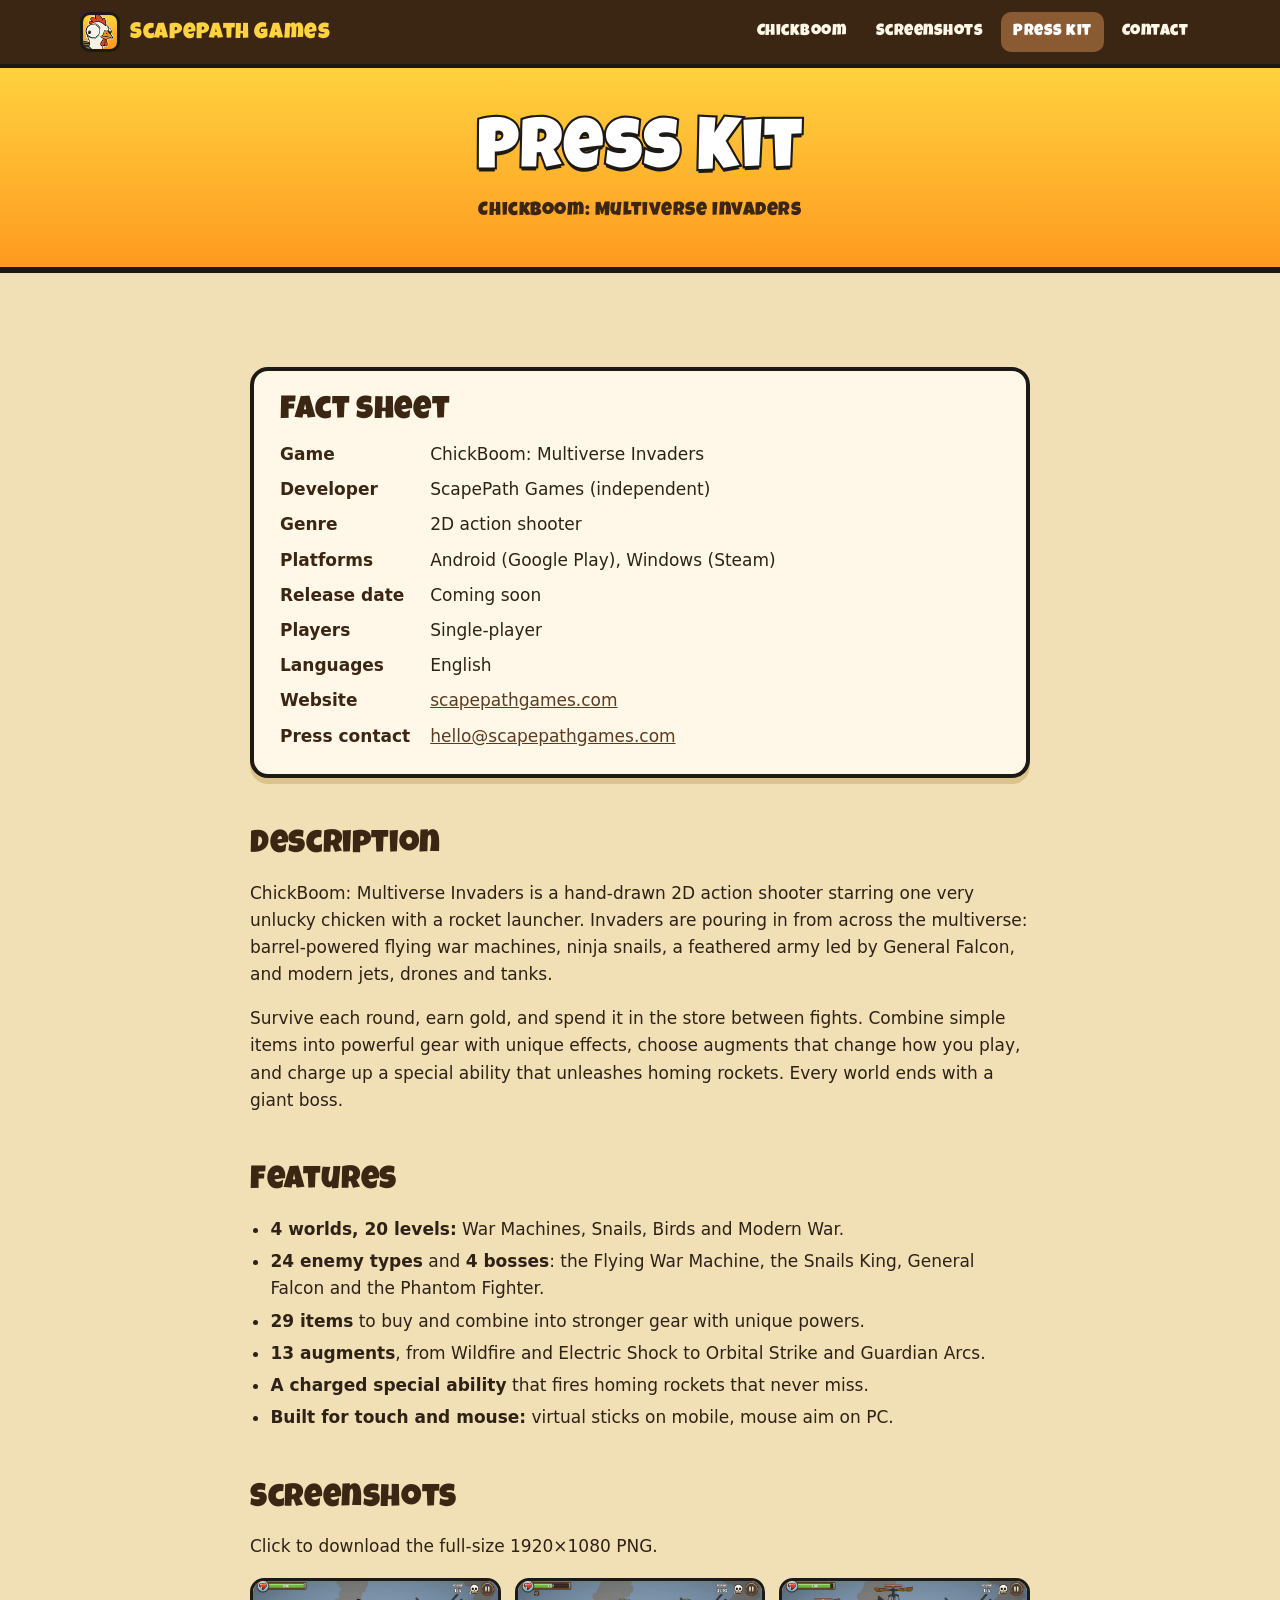
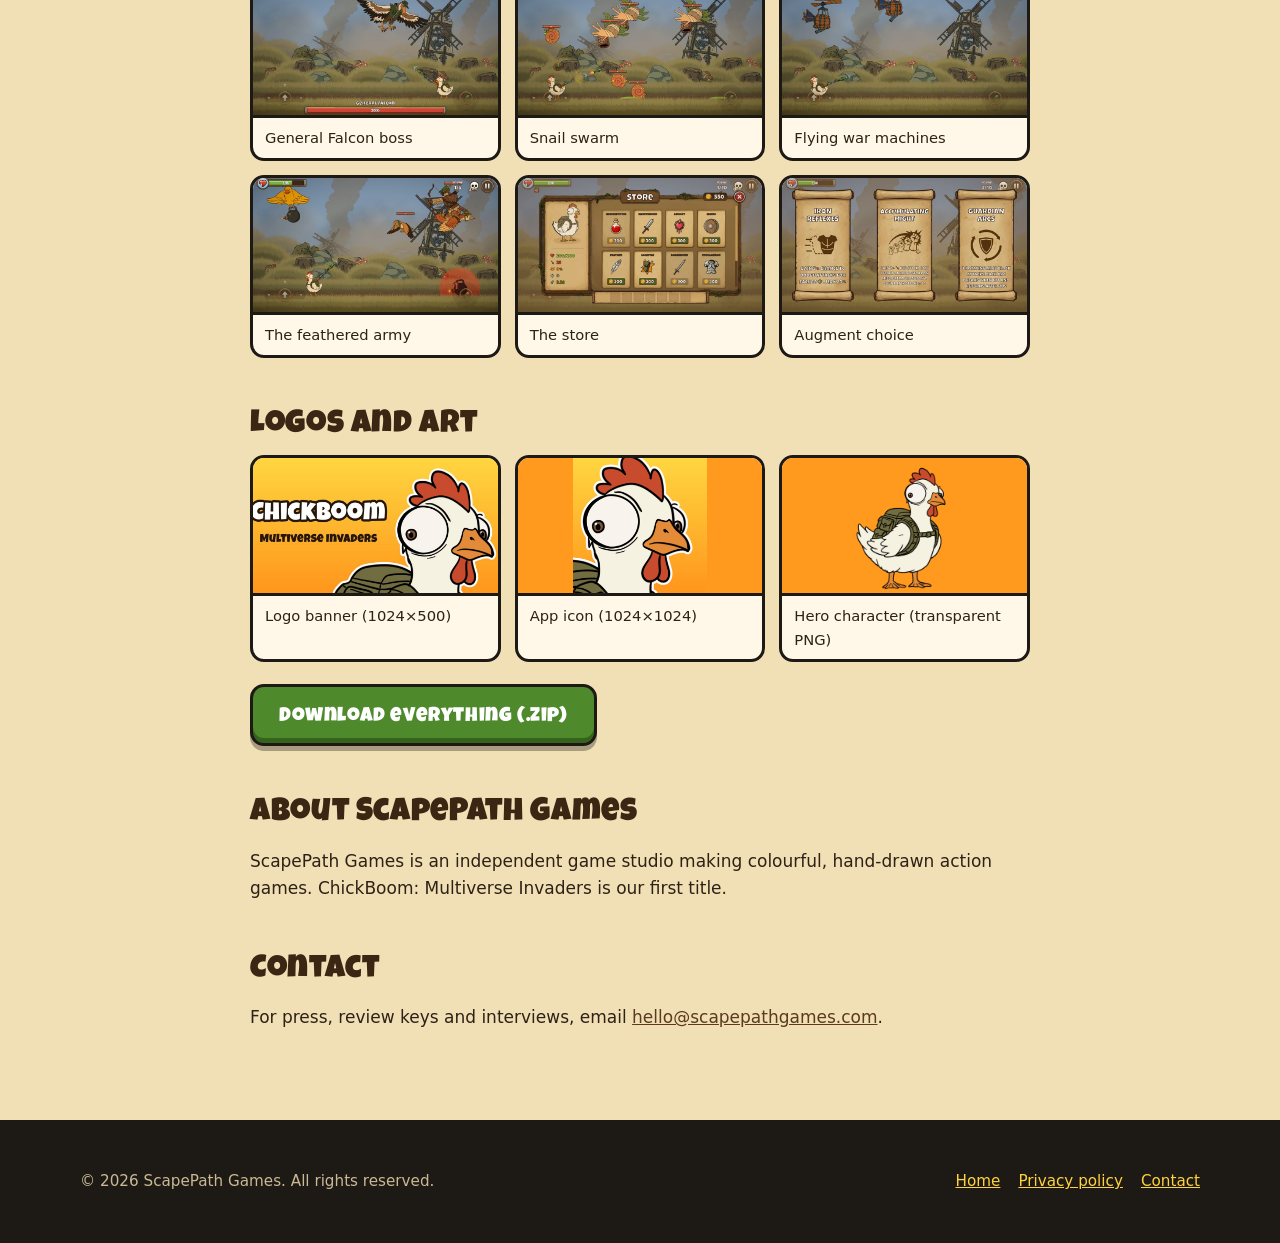
==== press.html @ 380e2c4b "ScapePath Games website: home, press kit, privacy policy Co-Authored-By: Claude Opus 5.5 <noreply@an" ====
<!doctype html>
<html lang="en">
<head>
  <meta charset="utf-8">
  <meta name="viewport" content="width=device-width, initial-scale=1">
  <title>Press Kit | ChickBoom by ScapePath Games</title>
  <meta name="description" content="Press kit for ChickBoom: Multiverse Invaders by ScapePath Games: fact sheet, description, features, screenshots, logos and contact.">
  <meta name="theme-color" content="#3b2513">
  <link rel="canonical" href="https://scapepathgames.com/press.html">
  <link rel="icon" type="image/png" href="images/favicon-64.png">
  <link rel="apple-touch-icon" href="images/apple-touch-icon.png">
  <link rel="stylesheet" href="css/style.css">
  <meta property="og:title" content="ChickBoom Press Kit">
  <meta property="og:image" content="https://scapepathgames.com/images/chickboom-banner.jpg">
</head>
<body>
  <a class="visually-hidden" href="#main">Skip to content</a>
  <header class="site-header">
    <div class="wrap">
      <a class="brand" href="./" aria-label="ScapePath Games home">
        <img src="images/favicon-64.png" alt="" width="40" height="40">
        <span>ScapePath Games</span>
      </a>
      <nav class="nav" aria-label="Main">
        <a href="./#chickboom">ChickBoom</a>
        <a href="./#screenshots">Screenshots</a>
        <a href="press.html" aria-current="page">Press kit</a>
        <a href="./#contact">Contact</a>
      </nav>
    </div>
  </header>

  <main id="main">
    <div class="page-hero">
      <div class="wrap">
        <h1 class="outlined">Press Kit</h1>
        <p>ChickBoom: Multiverse Invaders</p>
      </div>
    </div>

    <section>
      <div class="wrap prose">
        <div class="panel">
          <h2 style="margin-top:0">Fact sheet</h2>
          <dl class="facts">
            <dt>Game</dt><dd>ChickBoom: Multiverse Invaders</dd>
            <dt>Developer</dt><dd>ScapePath Games (independent)</dd>
            <dt>Genre</dt><dd>2D action shooter</dd>
            <dt>Platforms</dt><dd>Android (Google Play), Windows (Steam)</dd>
            <dt>Release date</dt><dd>Coming soon</dd>
            <dt>Players</dt><dd>Single-player</dd>
            <dt>Languages</dt><dd>English</dd>
            <dt>Website</dt><dd><a href="https://scapepathgames.com">scapepathgames.com</a></dd>
            <dt>Press contact</dt><dd><a href="mailto:hello@scapepathgames.com">hello@scapepathgames.com</a></dd>
          </dl>
        </div>

        <h2>Description</h2>
        <p>
          ChickBoom: Multiverse Invaders is a hand-drawn 2D action shooter starring one very unlucky chicken
          with a rocket launcher. Invaders are pouring in from across the multiverse: barrel-powered
          flying war machines, ninja snails, a feathered army led by General Falcon, and modern jets,
          drones and tanks.
        </p>
        <p>
          Survive each round, earn gold, and spend it in the store between fights. Combine simple items
          into powerful gear with unique effects, choose augments that change how you play, and charge
          up a special ability that unleashes homing rockets. Every world ends with a giant boss.
        </p>

        <h2>Features</h2>
        <ul>
          <li><strong>4 worlds, 20 levels:</strong> War Machines, Snails, Birds and Modern War.</li>
          <li><strong>24 enemy types</strong> and <strong>4 bosses</strong>: the Flying War Machine, the Snails King, General Falcon and the Phantom Fighter.</li>
          <li><strong>29 items</strong> to buy and combine into stronger gear with unique powers.</li>
          <li><strong>13 augments</strong>, from Wildfire and Electric Shock to Orbital Strike and Guardian Arcs.</li>
          <li><strong>A charged special ability</strong> that fires homing rockets that never miss.</li>
          <li><strong>Built for touch and mouse:</strong> virtual sticks on mobile, mouse aim on PC.</li>
        </ul>

        <h2>Screenshots</h2>
        <p>Click to download the full-size 1920&times;1080 PNG.</p>
        <div class="downloads">
          <a class="download" href="press/general-falcon-1920x1080.png" download><img src="images/screenshots/general-falcon-small.jpg" alt="General Falcon boss fight" loading="lazy"><span>General Falcon boss</span></a>
          <a class="download" href="press/snail-swarm-1920x1080.png" download><img src="images/screenshots/snail-swarm-small.jpg" alt="Snail swarm" loading="lazy"><span>Snail swarm</span></a>
          <a class="download" href="press/barrel-copters-1920x1080.png" download><img src="images/screenshots/barrel-copters-small.jpg" alt="Flying war machines" loading="lazy"><span>Flying war machines</span></a>
          <a class="download" href="press/archer-birds-1920x1080.png" download><img src="images/screenshots/archer-birds-small.jpg" alt="Archer birds" loading="lazy"><span>The feathered army</span></a>
          <a class="download" href="press/store-1920x1080.png" download><img src="images/screenshots/store-small.jpg" alt="The store" loading="lazy"><span>The store</span></a>
          <a class="download" href="press/augments-1920x1080.png" download><img src="images/screenshots/augments-small.jpg" alt="Augment choice" loading="lazy"><span>Augment choice</span></a>
        </div>

        <h2>Logos and art</h2>
        <div class="downloads">
          <a class="download" href="press/chickboom-banner-1024x500.png" download><img src="images/chickboom-banner.jpg" alt="ChickBoom logo banner" loading="lazy"><span>Logo banner (1024&times;500)</span></a>
          <a class="download" href="press/chickboom-icon-1024.png" download><img src="images/chickboom-icon.png" alt="ChickBoom app icon" loading="lazy" style="object-fit:contain"><span>App icon (1024&times;1024)</span></a>
          <a class="download" href="press/chickboom-hero-character.png" download><img src="images/chicken.png" alt="ChickBoom hero character" loading="lazy" style="object-fit:contain"><span>Hero character (transparent PNG)</span></a>
        </div>
        <p style="margin-top:22px"><a class="btn" href="press/chickboom-presskit.zip" download>Download everything (.zip)</a></p>

        <h2>About ScapePath Games</h2>
        <p>
          ScapePath Games is an independent game studio making colourful, hand-drawn action games.
          ChickBoom: Multiverse Invaders is our first title.
        </p>

        <h2>Contact</h2>
        <p>For press, review keys and interviews, email <a href="mailto:hello@scapepathgames.com">hello@scapepathgames.com</a>.</p>
      </div>
    </section>
  </main>

  <footer class="site-footer">
    <div class="wrap">
      <p>&copy; 2026 ScapePath Games. All rights reserved.</p>
      <nav aria-label="Footer">
        <a href="./">Home</a>
        <a href="privacy.html">Privacy policy</a>
        <a href="mailto:hello@scapepathgames.com">Contact</a>
      </nav>
    </div>
  </footer>
</body>
</html>
---- css/style.css ----
/* ScapePath Games: styled after ChickBoom itself — warm orange sky, dark wood frames, parchment cards,
   Luckiest Guy headings with a thick ink outline, like the game's UI. */

@font-face {
  font-family: "Luckiest Guy";
  src: url("../fonts/LuckiestGuy-Regular.ttf") format("truetype");
  font-display: swap;
}

:root {
  --sun: #ffd23f;
  --orange: #ff9a1f;
  --orange-deep: #f07c12;
  --ink: #1d1915;
  --wood: #5b3a1f;
  --wood-dark: #3b2513;
  --wood-light: #8a5a32;
  --parchment: #f1e0b6;
  --parchment-dark: #dcc38a;
  --cream: #fff8e8;
  --green: #4e8a2c;
  --green-dark: #35631b;
  --red: #c8463a;
  --text: #2e2116;
  --muted: #6b5640;
  --radius: 18px;
  --wrap: 1120px;
  --display: "Luckiest Guy", "Arial Rounded MT Bold", "Trebuchet MS", sans-serif;
  --body: system-ui, -apple-system, "Segoe UI", Roboto, "Helvetica Neue", Arial, sans-serif;
}

* { box-sizing: border-box; }
html { scroll-behavior: smooth; }
body {
  margin: 0;
  font-family: var(--body);
  font-size: 17px;
  line-height: 1.6;
  color: var(--text);
  background: var(--parchment);
  -webkit-font-smoothing: antialiased;
}
img { max-width: 100%; height: auto; display: block; }
a { color: var(--wood); }
a:hover { color: var(--orange-deep); }
.wrap { width: min(var(--wrap), 100% - 32px); margin-inline: auto; }
.visually-hidden { position: absolute; width: 1px; height: 1px; overflow: hidden; clip: rect(0 0 0 0); white-space: nowrap; }

/* Headings: game-style outlined lettering */
.display, h1, h2, h3 { font-family: var(--display); font-weight: 400; letter-spacing: 0.02em; line-height: 1.05; margin: 0 0 0.4em; }
.outlined {
  color: #fff;
  -webkit-text-stroke: 0.06em var(--ink);
  paint-order: stroke fill;
  text-shadow: 0 0.06em 0 var(--ink);
}
h2 { font-size: clamp(2rem, 4.5vw, 3rem); color: var(--wood-dark); }
h3 { font-size: 1.35rem; color: var(--wood-dark); }

/* ---------- Header ---------- */
.site-header {
  position: sticky; top: 0; z-index: 20;
  background: var(--wood-dark);
  border-bottom: 4px solid var(--ink);
}
.site-header .wrap { display: flex; align-items: center; justify-content: space-between; gap: 16px; min-height: 64px; }
.brand { display: flex; align-items: center; gap: 10px; text-decoration: none; }
.brand img { width: 40px; height: 40px; border-radius: 10px; border: 3px solid var(--ink); }
.brand span { font-family: var(--display); font-size: 1.35rem; color: var(--sun); letter-spacing: 0.03em; line-height: 1; padding-top: 4px; }
.nav { display: flex; gap: 6px; flex-wrap: wrap; justify-content: flex-end; }
.nav a {
  font-family: var(--display); font-size: 1rem; letter-spacing: 0.03em;
  color: var(--cream); text-decoration: none; padding: 8px 12px 6px; border-radius: 10px;
}
.nav a:hover, .nav a[aria-current="page"] { background: var(--wood-light); color: #fff; }

/* ---------- Hero ---------- */
.hero {
  position: relative; overflow: hidden;
  background: linear-gradient(180deg, var(--sun) 0%, var(--orange) 100%);
  border-bottom: 6px solid var(--ink);
}
.hero::after { /* soft sun rays */
  content: ""; position: absolute; inset: -40%;
  background: repeating-conic-gradient(from 0deg at 70% 55%, rgba(255,255,255,0.10) 0 8deg, transparent 8deg 22deg);
  pointer-events: none;
}
.hero .wrap { position: relative; z-index: 1; display: grid; grid-template-columns: 1.15fr 0.85fr; align-items: center; gap: 24px; padding-block: 56px 40px; }
.eyebrow {
  display: inline-block; font-family: var(--display); font-size: 0.95rem; letter-spacing: 0.06em;
  background: var(--wood-dark); color: var(--sun); padding: 7px 14px 4px; border-radius: 999px; border: 3px solid var(--ink);
}
.hero h1 { font-size: clamp(3.4rem, 10vw, 6.8rem); margin: 18px 0 6px; }
.tagline { font-family: var(--display); font-size: clamp(1.3rem, 3.2vw, 2rem); color: var(--wood-dark); margin: 0 0 18px; letter-spacing: 0.03em; }
.hero p.lead { font-size: 1.12rem; max-width: 34em; color: #3a2a12; margin: 0 0 26px; }
.hero-art img { width: 100%; max-width: 460px; margin-inline: auto; filter: drop-shadow(0 14px 0 rgba(29,25,21,0.18)); animation: bob 4s ease-in-out infinite; }
@keyframes bob { 0%,100% { transform: translateY(0) rotate(-1deg); } 50% { transform: translateY(-10px) rotate(1deg); } }
@media (prefers-reduced-motion: reduce) { .hero-art img { animation: none; } html { scroll-behavior: auto; } }

/* Store buttons (game-style chunky buttons) */
.stores { display: flex; flex-wrap: wrap; gap: 12px; }
.store-btn {
  display: inline-flex; align-items: center; gap: 12px;
  padding: 10px 18px 10px 14px; min-height: 58px;
  background: var(--ink); color: #fff; text-decoration: none;
  border-radius: 14px; border: 3px solid var(--ink);
  box-shadow: 0 5px 0 rgba(0,0,0,0.35);
  transition: transform 0.12s ease, box-shadow 0.12s ease;
}
.store-btn:hover { color: #fff; transform: translateY(-2px); box-shadow: 0 7px 0 rgba(0,0,0,0.35); }
.store-btn svg { width: 28px; height: 28px; flex: none; }
.store-btn small { display: block; font-size: 0.72rem; opacity: 0.8; letter-spacing: 0.04em; text-transform: uppercase; line-height: 1.2; }
.store-btn strong { display: block; font-size: 1.15rem; line-height: 1.15; }
.store-btn.soon { cursor: default; }
.store-btn.soon:hover { transform: none; box-shadow: 0 5px 0 rgba(0,0,0,0.35); }

/* ---------- Sections ---------- */
section { padding-block: 72px; }
.section-head { text-align: center; max-width: 720px; margin: 0 auto 40px; }
.section-head p { color: var(--muted); margin: 0; font-size: 1.08rem; }

.stats { display: grid; grid-template-columns: repeat(4, 1fr); gap: 14px; margin-top: 36px; }
.stat {
  text-align: center; background: var(--wood); color: var(--cream);
  border: 4px solid var(--ink); border-radius: var(--radius); padding: 16px 10px 12px;
  box-shadow: inset 0 0 0 3px var(--wood-light);
}
.stat b { display: block; font-family: var(--display); font-weight: 400; font-size: 2.4rem; color: var(--sun); line-height: 1; padding-top: 4px; }
.stat span { font-size: 0.95rem; }

/* Parchment cards */
.cards { display: grid; grid-template-columns: repeat(3, 1fr); gap: 20px; }
.card {
  background: var(--cream);
  border: 4px solid var(--ink); border-radius: var(--radius);
  padding: 22px 22px 20px;
  box-shadow: 0 6px 0 var(--parchment-dark);
}
.card img { width: 84px; height: 84px; object-fit: contain; margin-bottom: 10px; }
.card p { margin: 0; color: var(--muted); }

/* Wooden band */
.band { background: var(--wood); border-block: 6px solid var(--ink); color: var(--cream); }
.band h2 { color: #fff; }
.band .section-head p { color: #e9d7b6; }

/* Gallery */
.gallery { display: grid; grid-template-columns: repeat(3, 1fr); gap: 14px; }
.shot { padding: 0; border: 4px solid var(--ink); border-radius: 14px; overflow: hidden; background: var(--ink); cursor: zoom-in; display: block; width: 100%; }
.shot img { aspect-ratio: 16 / 9; object-fit: cover; width: 100%; transition: transform 0.25s ease; }
.shot:hover img, .shot:focus-visible img { transform: scale(1.04); }
.shot:focus-visible { outline: 4px solid var(--sun); outline-offset: 2px; }

dialog.lightbox { border: 0; padding: 0; background: transparent; max-width: min(1400px, 94vw); }
dialog.lightbox::backdrop { background: rgba(20, 14, 8, 0.88); }
dialog.lightbox img { border: 4px solid var(--ink); border-radius: 12px; max-height: 84vh; width: auto; margin: auto; }
dialog.lightbox figcaption { color: var(--cream); text-align: center; font-family: var(--display); font-size: 1.2rem; padding-top: 10px; letter-spacing: 0.03em; }
dialog.lightbox .close {
  position: fixed; top: 14px; right: 14px; width: 48px; height: 48px; border-radius: 50%;
  border: 3px solid var(--ink); background: var(--red); color: #fff; font-size: 1.6rem; line-height: 1; cursor: pointer;
}

/* Studio */
.studio { display: grid; grid-template-columns: 0.9fr 1.1fr; gap: 40px; align-items: center; }
.studio-art { background: linear-gradient(180deg, var(--sun), var(--orange)); border: 4px solid var(--ink); border-radius: 24px; padding: 24px; }
.studio-art img { border-radius: 16px; border: 4px solid var(--ink); }

/* Contact */
.contact { text-align: center; }
.btn {
  display: inline-block; font-family: var(--display); font-size: 1.25rem; letter-spacing: 0.03em;
  padding: 14px 26px 10px; border-radius: 14px; border: 3px solid var(--ink);
  background: var(--green); color: #fff; text-decoration: none;
  box-shadow: inset 0 -5px 0 var(--green-dark), 0 5px 0 rgba(0,0,0,0.3);
}
.btn:hover { color: #fff; background: #5a9b33; }
.btn.secondary { background: var(--wood-light); box-shadow: inset 0 -5px 0 var(--wood), 0 5px 0 rgba(0,0,0,0.3); }

/* ---------- Text pages (press, privacy) ---------- */
.page-hero { background: linear-gradient(180deg, var(--sun), var(--orange)); border-bottom: 6px solid var(--ink); text-align: center; padding-block: 48px 40px; }
.page-hero h1 { font-size: clamp(2.6rem, 7vw, 4.4rem); margin: 0 0 6px; }
.page-hero p { margin: 0; font-family: var(--display); color: var(--wood-dark); font-size: 1.2rem; letter-spacing: 0.03em; }
.prose { max-width: 780px; margin-inline: auto; }
.prose h2 { font-size: 2rem; margin-top: 1.6em; }
.prose h3 { margin-top: 1.4em; }
.prose ul { padding-left: 1.2em; }
.prose li { margin: 0.3em 0; }
.panel { background: var(--cream); border: 4px solid var(--ink); border-radius: var(--radius); padding: 24px 26px; margin: 22px 0; box-shadow: 0 6px 0 var(--parchment-dark); }
.facts { display: grid; grid-template-columns: max-content 1fr; gap: 8px 20px; margin: 0; }
.facts dt { font-weight: 700; color: var(--wood-dark); }
.facts dd { margin: 0; }
.downloads { display: grid; grid-template-columns: repeat(3, 1fr); gap: 14px; }
.download { display: block; text-decoration: none; color: var(--text); background: var(--cream); border: 3px solid var(--ink); border-radius: 14px; overflow: hidden; }
.download img { aspect-ratio: 16 / 9; object-fit: cover; width: 100%; border-bottom: 3px solid var(--ink); background: var(--orange); }
.download span { display: block; padding: 8px 12px; font-size: 0.92rem; }
.download:hover { color: var(--orange-deep); }

/* ---------- Footer ---------- */
.site-footer { background: var(--ink); color: #cbb994; padding-block: 34px; font-size: 0.95rem; }
.site-footer .wrap { display: flex; flex-wrap: wrap; justify-content: space-between; gap: 14px 30px; align-items: center; }
.site-footer a { color: var(--sun); }
.site-footer nav { display: flex; gap: 18px; flex-wrap: wrap; }

/* ---------- Responsive ---------- */
@media (max-width: 900px) {
  .hero .wrap { grid-template-columns: 1fr; text-align: center; padding-block: 40px 32px; }
  .hero p.lead { margin-inline: auto; }
  .stores { justify-content: center; }
  .hero-art { order: -1; }
  .hero-art img { max-width: 300px; }
  .cards { grid-template-columns: 1fr 1fr; }
  .gallery { grid-template-columns: 1fr 1fr; }
  .studio { grid-template-columns: 1fr; }
  .downloads { grid-template-columns: 1fr 1fr; }
}
@media (max-width: 600px) {
  body { font-size: 16px; }
  section { padding-block: 52px; }
  .site-header { position: static; }
  .site-header .wrap { flex-direction: column; justify-content: center; padding-block: 10px 6px; gap: 4px; }
  .nav { flex-wrap: nowrap; justify-content: center; gap: 0; }
  .nav a { font-size: 0.8rem; padding: 6px 7px 4px; white-space: nowrap; }
  .stats { grid-template-columns: 1fr 1fr; }
  .cards, .gallery, .downloads { grid-template-columns: 1fr; }
  .facts { grid-template-columns: 1fr; gap: 2px; }
  .facts dd { margin-bottom: 10px; }
  .store-btn { width: 100%; justify-content: center; }
}
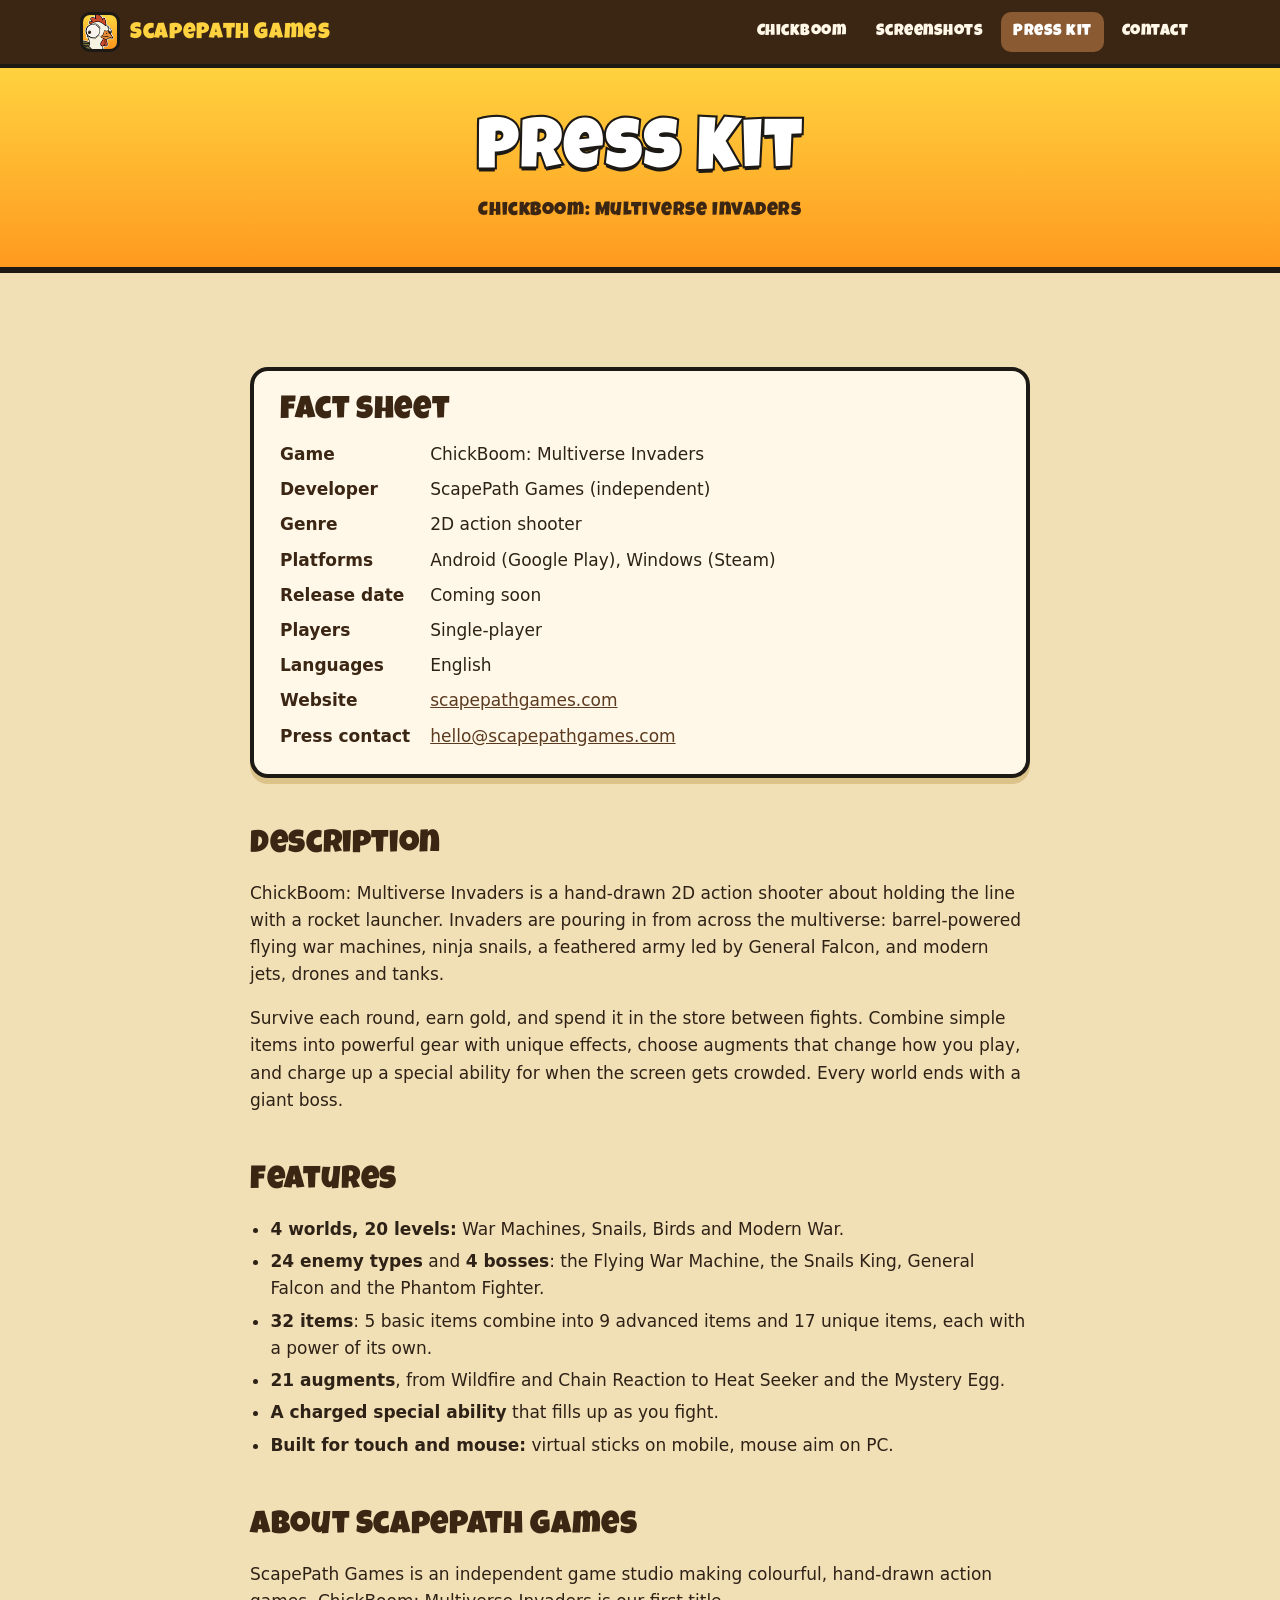
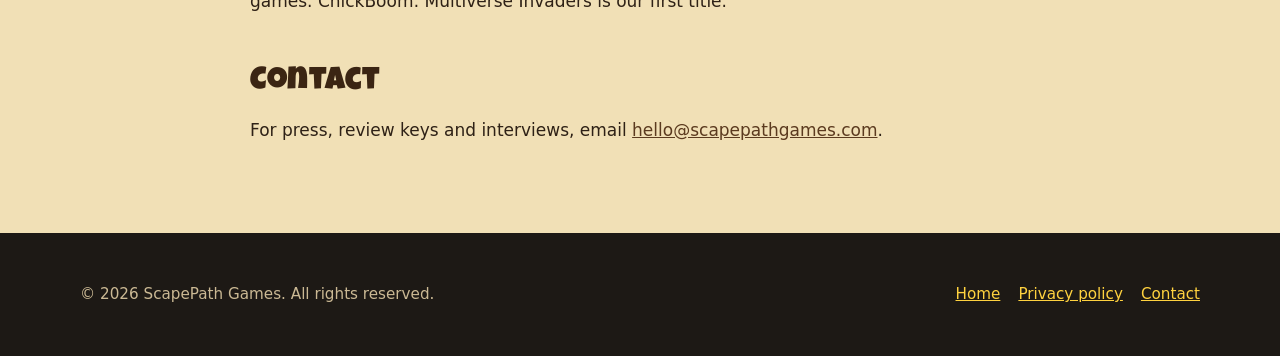
==== commit 3eb2c9ca: "Add augments and armory sections, refresh game data - New Augments section with all 21 augments, fil" ====
--- a/press.html
+++ b/press.html
@@ -4,7 +4,7 @@
   <meta charset="utf-8">
   <meta name="viewport" content="width=device-width, initial-scale=1">
   <title>Press Kit | ChickBoom by ScapePath Games</title>
-  <meta name="description" content="Press kit for ChickBoom: Multiverse Invaders by ScapePath Games: fact sheet, description, features, screenshots, logos and contact.">
+  <meta name="description" content="Press kit for ChickBoom: Multiverse Invaders by ScapePath Games: fact sheet, description, features and contact.">
   <meta name="theme-color" content="#3b2513">
   <link rel="canonical" href="https://scapepathgames.com/press.html">
   <link rel="icon" type="image/png" href="images/favicon-64.png">
@@ -57,45 +57,26 @@
 
         <h2>Description</h2>
         <p>
-          ChickBoom: Multiverse Invaders is a hand-drawn 2D action shooter starring one very unlucky chicken
-          with a rocket launcher. Invaders are pouring in from across the multiverse: barrel-powered
+          ChickBoom: Multiverse Invaders is a hand-drawn 2D action shooter about holding the line with a
+          rocket launcher. Invaders are pouring in from across the multiverse: barrel-powered
           flying war machines, ninja snails, a feathered army led by General Falcon, and modern jets,
           drones and tanks.
         </p>
         <p>
           Survive each round, earn gold, and spend it in the store between fights. Combine simple items
           into powerful gear with unique effects, choose augments that change how you play, and charge
-          up a special ability that unleashes homing rockets. Every world ends with a giant boss.
+          up a special ability for when the screen gets crowded. Every world ends with a giant boss.
         </p>
 
         <h2>Features</h2>
         <ul>
           <li><strong>4 worlds, 20 levels:</strong> War Machines, Snails, Birds and Modern War.</li>
           <li><strong>24 enemy types</strong> and <strong>4 bosses</strong>: the Flying War Machine, the Snails King, General Falcon and the Phantom Fighter.</li>
-          <li><strong>29 items</strong> to buy and combine into stronger gear with unique powers.</li>
-          <li><strong>13 augments</strong>, from Wildfire and Electric Shock to Orbital Strike and Guardian Arcs.</li>
-          <li><strong>A charged special ability</strong> that fires homing rockets that never miss.</li>
+          <li><strong>32 items</strong>: 5 basic items combine into 9 advanced items and 17 unique items, each with a power of its own.</li>
+          <li><strong>21 augments</strong>, from Wildfire and Chain Reaction to Heat Seeker and the Mystery Egg.</li>
+          <li><strong>A charged special ability</strong> that fills up as you fight.</li>
           <li><strong>Built for touch and mouse:</strong> virtual sticks on mobile, mouse aim on PC.</li>
         </ul>
-
-        <h2>Screenshots</h2>
-        <p>Click to download the full-size 1920&times;1080 PNG.</p>
-        <div class="downloads">
-          <a class="download" href="press/general-falcon-1920x1080.png" download><img src="images/screenshots/general-falcon-small.jpg" alt="General Falcon boss fight" loading="lazy"><span>General Falcon boss</span></a>
-          <a class="download" href="press/snail-swarm-1920x1080.png" download><img src="images/screenshots/snail-swarm-small.jpg" alt="Snail swarm" loading="lazy"><span>Snail swarm</span></a>
-          <a class="download" href="press/barrel-copters-1920x1080.png" download><img src="images/screenshots/barrel-copters-small.jpg" alt="Flying war machines" loading="lazy"><span>Flying war machines</span></a>
-          <a class="download" href="press/archer-birds-1920x1080.png" download><img src="images/screenshots/archer-birds-small.jpg" alt="Archer birds" loading="lazy"><span>The feathered army</span></a>
-          <a class="download" href="press/store-1920x1080.png" download><img src="images/screenshots/store-small.jpg" alt="The store" loading="lazy"><span>The store</span></a>
-          <a class="download" href="press/augments-1920x1080.png" download><img src="images/screenshots/augments-small.jpg" alt="Augment choice" loading="lazy"><span>Augment choice</span></a>
-        </div>
-
-        <h2>Logos and art</h2>
-        <div class="downloads">
-          <a class="download" href="press/chickboom-banner-1024x500.png" download><img src="images/chickboom-banner.jpg" alt="ChickBoom logo banner" loading="lazy"><span>Logo banner (1024&times;500)</span></a>
-          <a class="download" href="press/chickboom-icon-1024.png" download><img src="images/chickboom-icon.png" alt="ChickBoom app icon" loading="lazy" style="object-fit:contain"><span>App icon (1024&times;1024)</span></a>
-          <a class="download" href="press/chickboom-hero-character.png" download><img src="images/chicken.png" alt="ChickBoom hero character" loading="lazy" style="object-fit:contain"><span>Hero character (transparent PNG)</span></a>
-        </div>
-        <p style="margin-top:22px"><a class="btn" href="press/chickboom-presskit.zip" download>Download everything (.zip)</a></p>
 
         <h2>About ScapePath Games</h2>
         <p>
--- a/css/style.css
+++ b/css/style.css
@@ -80,12 +80,14 @@
   background: linear-gradient(180deg, var(--sun) 0%, var(--orange) 100%);
   border-bottom: 6px solid var(--ink);
 }
-.hero::after { /* soft sun rays */
-  content: ""; position: absolute; inset: -40%;
-  background: repeating-conic-gradient(from 0deg at 70% 55%, rgba(255,255,255,0.10) 0 8deg, transparent 8deg 22deg);
-  pointer-events: none;
-}
 .hero .wrap { position: relative; z-index: 1; display: grid; grid-template-columns: 1.15fr 0.85fr; align-items: center; gap: 24px; padding-block: 56px 40px; }
+/* Soft sun rays, centered on the hero character at every screen width (the hero clips them) */
+.hero-art { position: relative; }
+.hero-art::before {
+  content: ""; position: absolute; left: 50%; top: 50%; width: 400vmax; height: 400vmax; transform: translate(-50%, -50%);
+  background: repeating-conic-gradient(from 0deg, rgba(255,255,255,0.10) 0 8deg, transparent 8deg 22deg);
+  z-index: -1; pointer-events: none;
+}
 .eyebrow {
   display: inline-block; font-family: var(--display); font-size: 0.95rem; letter-spacing: 0.06em;
   background: var(--wood-dark); color: var(--sun); padding: 7px 14px 4px; border-radius: 999px; border: 3px solid var(--ink);
@@ -93,7 +95,7 @@
 .hero h1 { font-size: clamp(3.4rem, 10vw, 6.8rem); margin: 18px 0 6px; }
 .tagline { font-family: var(--display); font-size: clamp(1.3rem, 3.2vw, 2rem); color: var(--wood-dark); margin: 0 0 18px; letter-spacing: 0.03em; }
 .hero p.lead { font-size: 1.12rem; max-width: 34em; color: #3a2a12; margin: 0 0 26px; }
-.hero-art img { width: 100%; max-width: 460px; margin-inline: auto; filter: drop-shadow(0 14px 0 rgba(29,25,21,0.18)); animation: bob 4s ease-in-out infinite; }
+.hero-art img { position: relative; width: 100%; max-width: 460px; margin-inline: auto; filter: drop-shadow(0 14px 0 rgba(29,25,21,0.18)); animation: bob 4s ease-in-out infinite; }
 @keyframes bob { 0%,100% { transform: translateY(0) rotate(-1deg); } 50% { transform: translateY(-10px) rotate(1deg); } }
 @media (prefers-reduced-motion: reduce) { .hero-art img { animation: none; } html { scroll-behavior: auto; } }
 
@@ -139,6 +141,57 @@
 .card img { width: 84px; height: 84px; object-fit: contain; margin-bottom: 10px; }
 .card p { margin: 0; color: var(--muted); }
 
+/* Filter buttons (augment types, item tiers) */
+.filters { display: flex; flex-wrap: wrap; justify-content: center; gap: 8px; margin: -12px 0 28px; }
+.filters button {
+  font-family: var(--display); font-size: 1rem; letter-spacing: 0.03em; cursor: pointer;
+  padding: 9px 16px 6px; border-radius: 999px; border: 3px solid var(--ink);
+  background: var(--cream); color: var(--wood-dark); box-shadow: 0 3px 0 rgba(0,0,0,0.25);
+}
+.filters button[aria-pressed="true"] { background: var(--sun); color: var(--ink); }
+.filters button:focus-visible { outline: 3px solid var(--sun); outline-offset: 2px; }
+[hidden] { display: none !important; }
+
+/* Augment cards: the art sits on the card color the game uses for its type */
+.aug-grid { display: grid; grid-template-columns: repeat(3, 1fr); gap: 16px; }
+.aug {
+  display: grid; grid-template-columns: 64px 1fr; gap: 14px; align-items: start;
+  background: var(--cream); color: var(--text); border: 4px solid var(--ink); border-radius: var(--radius); padding: 16px;
+  box-shadow: 0 6px 0 rgba(0,0,0,0.25);
+}
+.aug-icon { width: 64px; height: 64px; border-radius: 14px; border: 3px solid var(--ink); display: grid; place-items: center; background: var(--type); }
+.aug-icon img { width: 46px; height: 46px; }
+.aug-health { --type: #962d2d; } .aug-power { --type: #7a4a1c; } .aug-special { --type: #1e3852; }
+.aug h3 { font-size: 1.15rem; margin: 2px 0 4px; color: var(--type); }
+.tag { display: inline-block; font-size: 0.75rem; font-weight: 700; letter-spacing: 0.05em; text-transform: uppercase; color: #fff; background: var(--type); border-radius: 999px; padding: 2px 9px; }
+.aug ul { list-style: none; margin: 8px 0 0; padding: 0; font-size: 0.93rem; line-height: 1.45; }
+.aug li { margin: 3px 0; padding-left: 14px; position: relative; }
+.aug li::before { content: ""; position: absolute; left: 0; top: 0.55em; width: 6px; height: 6px; border-radius: 50%; background: var(--green); }
+.aug li b { color: var(--green-dark); }
+.aug li.bad { color: var(--red); }
+.aug li.bad::before { background: var(--red); }
+
+/* Item cards: stats, the unique power, what it's built from and what it builds into */
+.item-grid { display: grid; grid-template-columns: repeat(3, 1fr); gap: 16px; }
+.item {
+  background: var(--cream); border: 4px solid var(--ink); border-radius: var(--radius); padding: 16px 16px 14px;
+  box-shadow: 0 6px 0 var(--parchment-dark);
+}
+.item-unique { box-shadow: 0 6px 0 #d9a52a; }
+.item-head { display: flex; align-items: center; gap: 12px; }
+.item-head img { width: 64px; height: 64px; flex: none; }
+.item h3 { font-size: 1.2rem; margin: 0 0 2px; }
+.cost { font-weight: 700; font-size: 0.88rem; color: #a26a00; }
+.stats-line { display: flex; flex-wrap: wrap; gap: 6px; margin: 10px 0 0; }
+.stats-line span { font-size: 0.8rem; font-weight: 700; background: var(--parchment); border: 2px solid var(--parchment-dark); border-radius: 8px; padding: 1px 7px; }
+.passive { margin-top: 10px; font-size: 0.92rem; line-height: 1.45; background: #fff3d0; border-left: 4px solid #d9a52a; border-radius: 6px; padding: 7px 10px; }
+.passive b { color: var(--wood-dark); }
+.recipe { display: flex; flex-wrap: wrap; align-items: center; gap: 4px 6px; margin: 10px 0 0; font-size: 0.85rem; }
+.recipe .label { width: 100%; font-size: 0.72rem; font-weight: 700; letter-spacing: 0.05em; text-transform: uppercase; color: var(--muted); }
+.part { display: inline-flex; align-items: center; gap: 4px; background: #fff; border: 2px solid var(--parchment-dark); border-radius: 999px; padding: 1px 9px 1px 2px; }
+.part img { width: 26px; height: 26px; }
+.plus { font-weight: 700; color: var(--muted); }
+
 /* Wooden band */
 .band { background: var(--wood); border-block: 6px solid var(--ink); color: var(--cream); }
 .band h2 { color: #fff; }
@@ -174,6 +227,8 @@
   box-shadow: inset 0 -5px 0 var(--green-dark), 0 5px 0 rgba(0,0,0,0.3);
 }
 .btn:hover { color: #fff; background: #5a9b33; }
+/* The email address is long: it shrinks and can break on narrow screens instead of pushing the page sideways */
+.btn.email { max-width: 100%; overflow-wrap: anywhere; font-size: clamp(0.95rem, 4.6vw, 1.25rem); }
 .btn.secondary { background: var(--wood-light); box-shadow: inset 0 -5px 0 var(--wood), 0 5px 0 rgba(0,0,0,0.3); }
 
 /* ---------- Text pages (press, privacy) ---------- */
@@ -189,11 +244,6 @@
 .facts { display: grid; grid-template-columns: max-content 1fr; gap: 8px 20px; margin: 0; }
 .facts dt { font-weight: 700; color: var(--wood-dark); }
 .facts dd { margin: 0; }
-.downloads { display: grid; grid-template-columns: repeat(3, 1fr); gap: 14px; }
-.download { display: block; text-decoration: none; color: var(--text); background: var(--cream); border: 3px solid var(--ink); border-radius: 14px; overflow: hidden; }
-.download img { aspect-ratio: 16 / 9; object-fit: cover; width: 100%; border-bottom: 3px solid var(--ink); background: var(--orange); }
-.download span { display: block; padding: 8px 12px; font-size: 0.92rem; }
-.download:hover { color: var(--orange-deep); }
 
 /* ---------- Footer ---------- */
 .site-footer { background: var(--ink); color: #cbb994; padding-block: 34px; font-size: 0.95rem; }
@@ -210,8 +260,8 @@
   .hero-art img { max-width: 300px; }
   .cards { grid-template-columns: 1fr 1fr; }
   .gallery { grid-template-columns: 1fr 1fr; }
+  .aug-grid, .item-grid { grid-template-columns: 1fr 1fr; }
   .studio { grid-template-columns: 1fr; }
-  .downloads { grid-template-columns: 1fr 1fr; }
 }
 @media (max-width: 600px) {
   body { font-size: 16px; }
@@ -221,8 +271,10 @@
   .nav { flex-wrap: nowrap; justify-content: center; gap: 0; }
   .nav a { font-size: 0.8rem; padding: 6px 7px 4px; white-space: nowrap; }
   .stats { grid-template-columns: 1fr 1fr; }
-  .cards, .gallery, .downloads { grid-template-columns: 1fr; }
+  .cards, .gallery, .aug-grid, .item-grid { grid-template-columns: 1fr; }
   .facts { grid-template-columns: 1fr; gap: 2px; }
   .facts dd { margin-bottom: 10px; }
   .store-btn { width: 100%; justify-content: center; }
-}
+  .btn.email { padding: 12px 16px 9px; }
+  .nav { flex-wrap: wrap; }
+}
